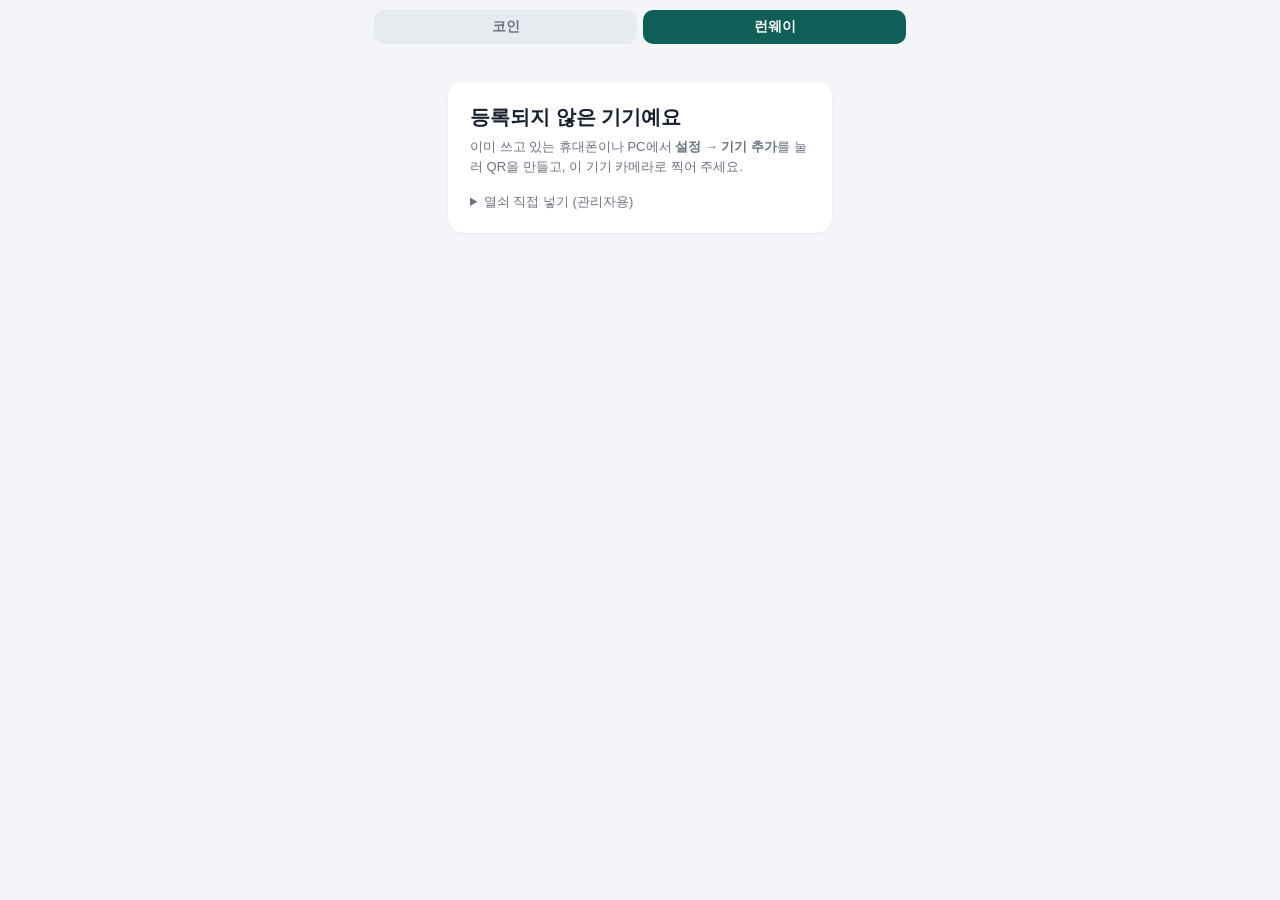
==== runway/index.html @ 6a42f997 "런웨이 탭 추가 (화면, 계산, QR)" ====
<!doctype html>
<html lang="ko"><head>
<meta charset="utf-8">
<meta name="viewport" content="width=device-width,initial-scale=1,viewport-fit=cover">
<meta name="robots" content="noindex,nofollow">
<title>쮸앤택 Runway</title>
<link rel="manifest" href="manifest.webmanifest">
<link rel="apple-touch-icon" href="../apple-touch-icon.png">
<meta name="apple-mobile-web-app-capable" content="yes">
<meta name="mobile-web-app-capable" content="yes">
<meta name="apple-mobile-web-app-title" content="Runway">
<meta name="theme-color" content="#0f5f58">
<style>
:root{--bg:#f3f5f8;--card:#fff;--ink:#17202e;--mute:#6b7280;--line:#eceff3;--brand:#0f5f58;--ok:#15803d;--warn:#b45309;--danger:#dc2626;--life:#0ea5e9;--personal:#8b5cf6;--company:#f59e0b}
*{box-sizing:border-box}
body{margin:0;background:var(--bg);color:var(--ink);font-family:-apple-system,"Apple SD Gothic Neo","Malgun Gothic",sans-serif;font-size:15px;padding-bottom:calc(76px + env(safe-area-inset-bottom))}
.wrap{max-width:560px;margin:auto;padding:0 14px}
.topnav{display:flex;gap:6px;padding:max(10px,env(safe-area-inset-top)) 14px 8px;max-width:560px;margin:auto}
.topnav a{flex:1;text-align:center;padding:8px;border-radius:10px;text-decoration:none;color:var(--mute);background:#e7ebf0;font-weight:600;font-size:14px}
.topnav a.on{background:var(--brand);color:#fff}
.hero{background:linear-gradient(135deg,#0f5f58,#134e4a);color:#fff;border-radius:16px;padding:18px;margin:6px 0 12px}
.hero-top{display:flex;justify-content:space-between;align-items:center}
.hero-top b{font-size:19px}
.hero-sub{opacity:.8;font-size:13px;margin-top:2px}
.hero-nums{display:grid;grid-template-columns:1fr 1fr .7fr;gap:8px;margin-top:14px}
.hero-nums small{display:block;opacity:.75;font-size:11px}
.hero-nums b{font-size:15px}
.pill{padding:4px 10px;border-radius:999px;font-size:13px;font-weight:700;background:#fff}
.pill.ok{color:var(--ok)}.pill.warn{color:var(--warn)}.pill.danger{color:var(--danger)}
.card{background:var(--card);border-radius:14px;padding:16px;margin-bottom:12px;box-shadow:0 1px 3px rgba(0,0,0,.05)}
.card h3{margin:0 0 10px;font-size:15px;display:flex;justify-content:space-between;align-items:baseline}
.card h3 small{color:var(--mute);font-weight:400;font-size:12px}
.row{display:flex;justify-content:space-between;gap:10px;padding:5px 0;align-items:baseline}
.row .k{color:var(--mute)}.row .v{font-weight:600;text-align:right}
.row.total{border-top:1px solid var(--line);margin-top:6px;padding-top:9px}
.row.total .v{font-size:18px}
.big{font-size:34px;font-weight:800;letter-spacing:-.5px}
.sub{color:var(--mute);font-size:13px;line-height:1.55}
.up{color:var(--danger)}.down{color:#2563eb}.good{color:var(--ok)}.bad{color:var(--danger)}.warnc{color:var(--warn)}
.bar{height:10px;border-radius:6px;background:#edf0f4;overflow:hidden;margin:6px 0 2px}
.bar i{display:block;height:100%;border-radius:6px}
.bucket{padding:8px 0;border-top:1px solid var(--line)}.bucket:first-of-type{border-top:0}
.bucket .top{display:flex;justify-content:space-between;align-items:baseline}
.dot{display:inline-block;width:9px;height:9px;border-radius:50%;margin-right:6px}
.alerts .al{border-radius:12px;padding:11px 13px;margin-bottom:8px;font-size:14px;line-height:1.45}
.al.danger{background:#fdecec;color:#991b1b}.al.warn{background:#fff4e0;color:#92400e}.al.info{background:#eef4ff;color:#1e3a8a}
.al b{display:block;margin-bottom:2px}
.al span{font-size:12.5px;opacity:.9}
.bottom{position:fixed;left:0;right:0;bottom:0;background:#fff;border-top:1px solid var(--line);display:flex;padding-bottom:env(safe-area-inset-bottom);z-index:5}
.bottom button{flex:1;border:0;background:none;padding:12px 0 13px;font-size:14px;color:var(--mute);font-weight:600}
.bottom button.on{color:var(--brand)}
.chips{display:flex;flex-wrap:wrap;gap:6px;margin-bottom:12px}
.chips button{border:1px solid #d6dbe2;background:#fff;border-radius:999px;padding:7px 12px;font-size:13.5px;color:var(--ink)}
.chips button.on{background:var(--brand);border-color:var(--brand);color:#fff}
label.f{display:block;margin:10px 0 4px;font-size:13px;color:var(--mute)}
input,select,textarea{width:100%;font-size:16px;padding:10px 11px;border:1px solid #d6dbe2;border-radius:10px;background:#fff;color:var(--ink);font-family:inherit}
textarea{min-height:70px}
.btn{display:block;width:100%;border:0;border-radius:11px;padding:13px;font-size:15px;font-weight:700;background:var(--brand);color:#fff;margin-top:14px}
.btn.gray{background:#e7ebf0;color:var(--ink)}.btn.red{background:#fdecec;color:#b91c1c}
.btn[disabled]{opacity:.5}
.hint{font-size:12.5px;color:var(--mute);margin-top:4px;line-height:1.5}
.list .it{padding:10px 0;border-top:1px solid var(--line);display:flex;gap:10px;justify-content:space-between;align-items:flex-start}
.list .it:first-child{border-top:0}
.it .t{font-weight:600;font-size:14px}.it .s{font-size:12.5px;color:var(--mute);margin-top:2px;line-height:1.45}
.it.cx{opacity:.45}.it.cx .t{text-decoration:line-through}
.mini{border:1px solid #d6dbe2;background:#fff;border-radius:8px;padding:5px 9px;font-size:12.5px;color:var(--ink);white-space:nowrap}
table.tb{width:100%;border-collapse:collapse;font-size:12.5px}
table.tb th{color:var(--mute);font-weight:600;text-align:right;padding:5px 3px;border-bottom:1px solid var(--line)}
table.tb td{text-align:right;padding:6px 3px;border-bottom:1px solid #f5f6f8}
table.tb th:first-child,table.tb td:first-child{text-align:left}
.screen{max-width:420px;margin:30px auto;padding:0 18px}
.lockcard{background:#fff;border-radius:16px;padding:22px;box-shadow:0 1px 3px rgba(0,0,0,.06)}
.lockcard h2{margin:0 0 6px;font-size:20px}
.seg{display:flex;gap:8px}.two{display:flex;gap:8px}.seg label{flex:1;border:1px solid #d6dbe2;border-radius:10px;padding:11px;text-align:center;font-weight:700}
.seg input{display:none}.seg input:checked+span{color:var(--brand)}
.seg label:has(input:checked){border-color:var(--brand);background:#ecfdf5}
#toast{position:fixed;left:50%;bottom:90px;transform:translateX(-50%);background:#17202e;color:#fff;padding:10px 16px;border-radius:10px;font-size:14px;opacity:0;transition:opacity .2s;pointer-events:none;z-index:9;max-width:90%}
#toast.on{opacity:.95}
.qr{display:flex;justify-content:center;margin:12px 0}.qr svg{width:220px;height:220px}
.muted{color:var(--mute)}
[hidden]{display:none!important}
</style>
<script src="core.js"></script>
<script src="qrcode.js"></script>
</head>
<body>
<nav class="topnav"><a href="../">코인</a><a class="on" href="./">런웨이</a></nav>
<div id="lock" class="screen"></div>
<div id="app" hidden>
  <div class="wrap">
    <section id="tab-home"></section>
    <section id="tab-rec" hidden></section>
    <section id="tab-memo" hidden></section>
    <section id="tab-set" hidden></section>
  </div>
  <nav class="bottom">
    <button data-tab="home" class="on">홈</button><button data-tab="rec">기록</button><button data-tab="memo">메모</button><button data-tab="set">설정</button>
  </nav>
</div>
<div id="toast"></div>
<script src="app.js"></script>
</body></html>
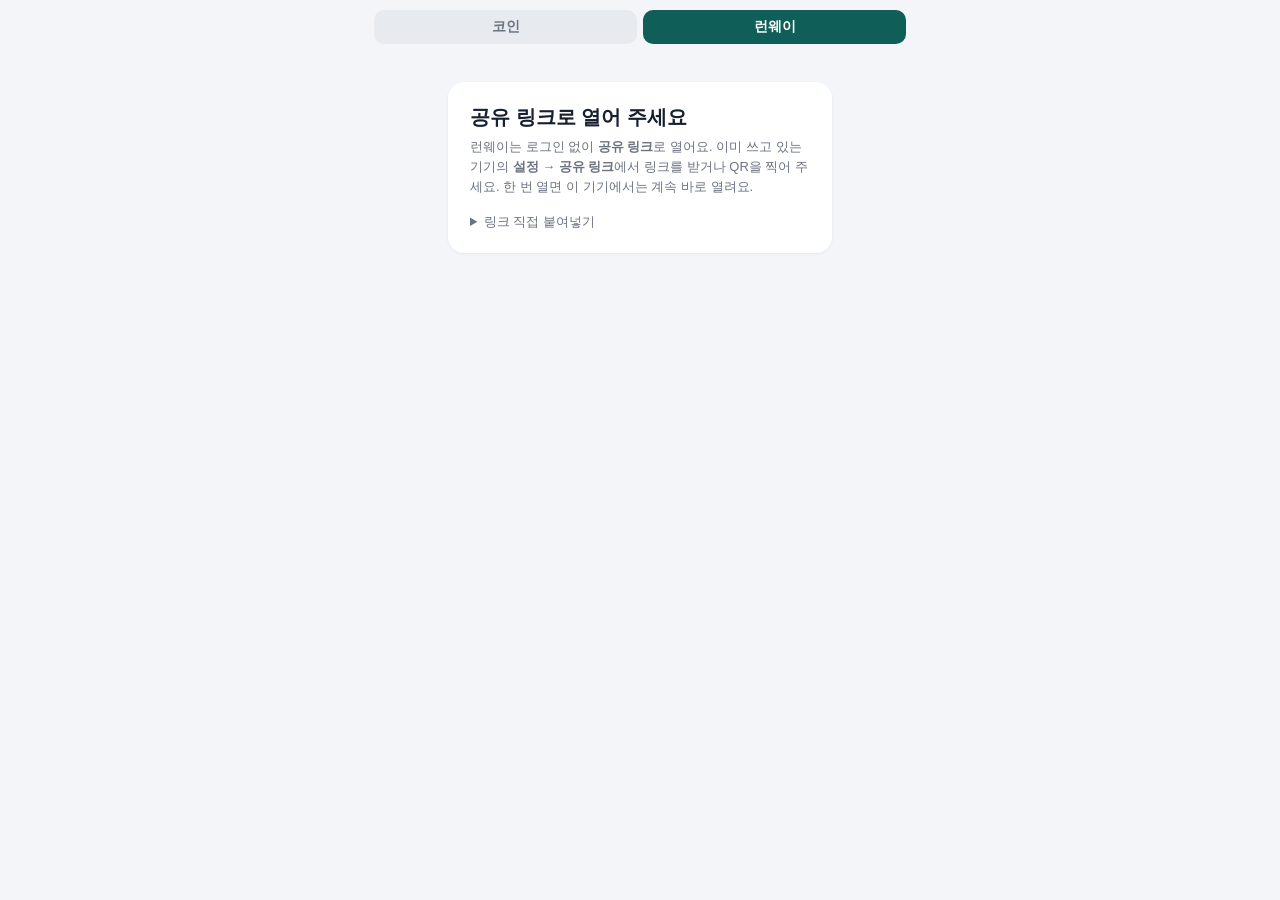
==== commit 2ad7ec9c: "런웨이: 로그인 없이 공유 링크, 택/쮸 저장, 각자 입금, 토스뱅크 잔액" ====
--- a/runway/index.html
+++ b/runway/index.html
@@ -71,7 +71,7 @@
 .screen{max-width:420px;margin:30px auto;padding:0 18px}
 .lockcard{background:#fff;border-radius:16px;padding:22px;box-shadow:0 1px 3px rgba(0,0,0,.06)}
 .lockcard h2{margin:0 0 6px;font-size:20px}
-.seg{display:flex;gap:8px}.two{display:flex;gap:8px}.seg label{flex:1;border:1px solid #d6dbe2;border-radius:10px;padding:11px;text-align:center;font-weight:700}
+.seg{display:flex;gap:8px}.two{display:flex;gap:8px}.pick{display:flex;gap:10px;margin-top:14px}.pick .btn{flex:1;font-size:22px;padding:20px;margin-top:0}.seg label{flex:1;border:1px solid #d6dbe2;border-radius:10px;padding:11px;text-align:center;font-weight:700}
 .seg input{display:none}.seg input:checked+span{color:var(--brand)}
 .seg label:has(input:checked){border-color:var(--brand);background:#ecfdf5}
 #toast{position:fixed;left:50%;bottom:90px;transform:translateX(-50%);background:#17202e;color:#fff;padding:10px 16px;border-radius:10px;font-size:14px;opacity:0;transition:opacity .2s;pointer-events:none;z-index:9;max-width:90%}
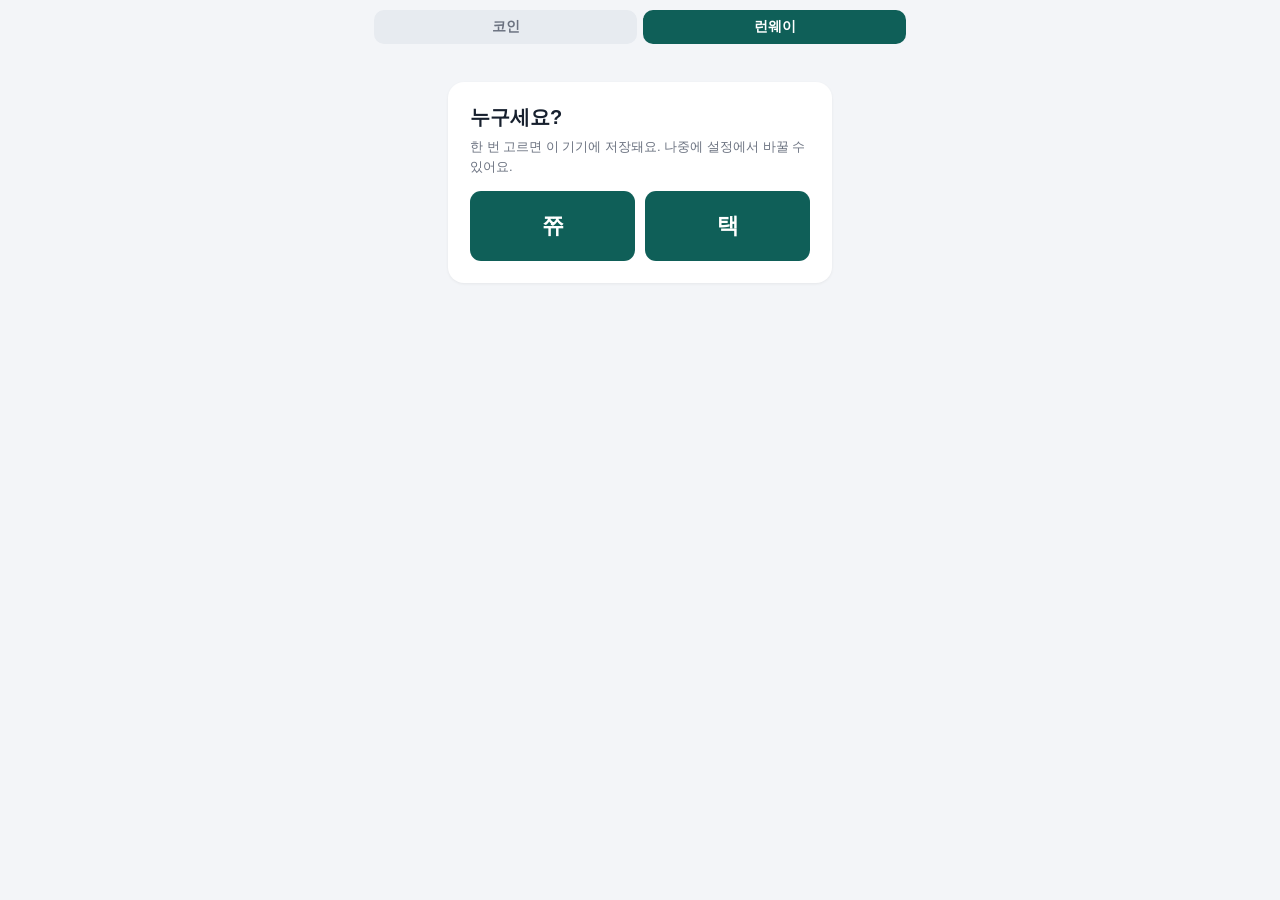
==== commit cb7afc6b: "런웨이: 공금통장 잔액 중심 계산, 자산 도넛, 매도 수수료, 소비 속도 런웨이" ====
--- a/runway/index.html
+++ b/runway/index.html
@@ -79,6 +79,10 @@
 .qr{display:flex;justify-content:center;margin:12px 0}.qr svg{width:220px;height:220px}
 .muted{color:var(--mute)}
 [hidden]{display:none!important}
+.donut-wrap{display:flex;align-items:center;gap:14px;margin:4px 0 10px}.donut{width:150px;height:150px;flex:none}
+.legend{flex:1;min-width:0}.lg{display:grid;grid-template-columns:12px 1fr auto;column-gap:6px;row-gap:0;align-items:baseline;padding:4px 0;border-top:1px solid var(--line)}.lg:first-child{border-top:0}
+.lg i{width:10px;height:10px;border-radius:3px;display:inline-block}.lg span{font-size:13.5px;color:var(--mute)}.lg b{font-size:14px;text-align:right}.lg small{grid-column:2/4;color:var(--mute);font-size:11.5px}
+.spark{width:100%;height:74px;display:block;margin:6px 0 2px}
 </style>
 <script src="core.js"></script>
 <script src="qrcode.js"></script>
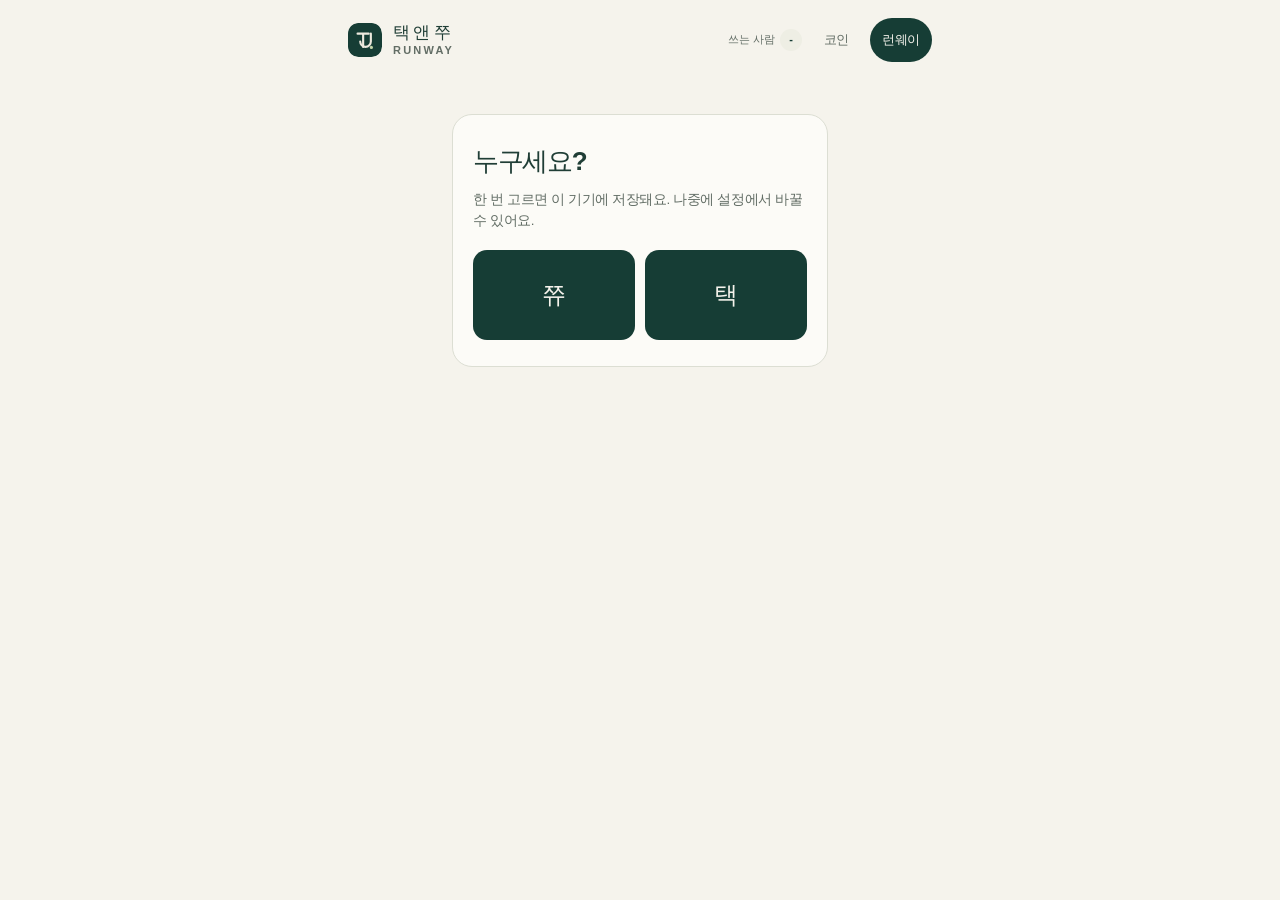
==== commit 1871c19f: "런웨이 전체 재디자인 (홈 정보구조, 기록 입력 흐름, 설정 묶음) index.html, runway.css(신규), app.js, manifest.webmanifest만 변경. " ====
--- a/runway/index.html
+++ b/runway/index.html
@@ -3,104 +3,42 @@
 <meta charset="utf-8">
 <meta name="viewport" content="width=device-width,initial-scale=1,viewport-fit=cover">
 <meta name="robots" content="noindex,nofollow">
-<title>쮸앤택 Runway</title>
+<meta name="description" content="택 앤 쭈의 남은 기간, 자금 상태, 지출, 시나리오.">
+<title>택 앤 쭈 런웨이</title>
 <link rel="manifest" href="manifest.webmanifest">
-<link rel="apple-touch-icon" href="../apple-touch-icon.png">
+<link rel="icon" type="image/svg+xml" href="../icons/mark.svg">
+<link rel="apple-touch-icon" href="../icons/apple-180.png">
 <meta name="apple-mobile-web-app-capable" content="yes">
 <meta name="mobile-web-app-capable" content="yes">
-<meta name="apple-mobile-web-app-title" content="Runway">
-<meta name="theme-color" content="#0f5f58">
-<style>
-:root{--bg:#f3f5f8;--card:#fff;--ink:#17202e;--mute:#6b7280;--line:#eceff3;--brand:#0f5f58;--ok:#15803d;--warn:#b45309;--danger:#dc2626;--life:#0ea5e9;--personal:#8b5cf6;--company:#f59e0b}
-*{box-sizing:border-box}
-body{margin:0;background:var(--bg);color:var(--ink);font-family:-apple-system,"Apple SD Gothic Neo","Malgun Gothic",sans-serif;font-size:15px;padding-bottom:calc(76px + env(safe-area-inset-bottom))}
-.wrap{max-width:560px;margin:auto;padding:0 14px}
-.topnav{display:flex;gap:6px;padding:max(10px,env(safe-area-inset-top)) 14px 8px;max-width:560px;margin:auto}
-.topnav a{flex:1;text-align:center;padding:8px;border-radius:10px;text-decoration:none;color:var(--mute);background:#e7ebf0;font-weight:600;font-size:14px}
-.topnav a.on{background:var(--brand);color:#fff}
-.hero{background:linear-gradient(135deg,#0f5f58,#134e4a);color:#fff;border-radius:16px;padding:18px;margin:6px 0 12px}
-.hero-top{display:flex;justify-content:space-between;align-items:center}
-.hero-top b{font-size:19px}
-.hero-sub{opacity:.8;font-size:13px;margin-top:2px}
-.hero-nums{display:grid;grid-template-columns:1fr 1fr .7fr;gap:8px;margin-top:14px}
-.hero-nums small{display:block;opacity:.75;font-size:11px}
-.hero-nums b{font-size:15px}
-.pill{padding:4px 10px;border-radius:999px;font-size:13px;font-weight:700;background:#fff}
-.pill.ok{color:var(--ok)}.pill.warn{color:var(--warn)}.pill.danger{color:var(--danger)}
-.card{background:var(--card);border-radius:14px;padding:16px;margin-bottom:12px;box-shadow:0 1px 3px rgba(0,0,0,.05)}
-.card h3{margin:0 0 10px;font-size:15px;display:flex;justify-content:space-between;align-items:baseline}
-.card h3 small{color:var(--mute);font-weight:400;font-size:12px}
-.row{display:flex;justify-content:space-between;gap:10px;padding:5px 0;align-items:baseline}
-.row .k{color:var(--mute)}.row .v{font-weight:600;text-align:right}
-.row.total{border-top:1px solid var(--line);margin-top:6px;padding-top:9px}
-.row.total .v{font-size:18px}
-.big{font-size:34px;font-weight:800;letter-spacing:-.5px}
-.sub{color:var(--mute);font-size:13px;line-height:1.55}
-.up{color:var(--danger)}.down{color:#2563eb}.good{color:var(--ok)}.bad{color:var(--danger)}.warnc{color:var(--warn)}
-.bar{height:10px;border-radius:6px;background:#edf0f4;overflow:hidden;margin:6px 0 2px}
-.bar i{display:block;height:100%;border-radius:6px}
-.bucket{padding:8px 0;border-top:1px solid var(--line)}.bucket:first-of-type{border-top:0}
-.bucket .top{display:flex;justify-content:space-between;align-items:baseline}
-.dot{display:inline-block;width:9px;height:9px;border-radius:50%;margin-right:6px}
-.alerts .al{border-radius:12px;padding:11px 13px;margin-bottom:8px;font-size:14px;line-height:1.45}
-.al.danger{background:#fdecec;color:#991b1b}.al.warn{background:#fff4e0;color:#92400e}.al.info{background:#eef4ff;color:#1e3a8a}
-.al b{display:block;margin-bottom:2px}
-.al span{font-size:12.5px;opacity:.9}
-.bottom{position:fixed;left:0;right:0;bottom:0;background:#fff;border-top:1px solid var(--line);display:flex;padding-bottom:env(safe-area-inset-bottom);z-index:5}
-.bottom button{flex:1;border:0;background:none;padding:12px 0 13px;font-size:14px;color:var(--mute);font-weight:600}
-.bottom button.on{color:var(--brand)}
-.chips{display:flex;flex-wrap:wrap;gap:6px;margin-bottom:12px}
-.chips button{border:1px solid #d6dbe2;background:#fff;border-radius:999px;padding:7px 12px;font-size:13.5px;color:var(--ink)}
-.chips button.on{background:var(--brand);border-color:var(--brand);color:#fff}
-label.f{display:block;margin:10px 0 4px;font-size:13px;color:var(--mute)}
-input,select,textarea{width:100%;font-size:16px;padding:10px 11px;border:1px solid #d6dbe2;border-radius:10px;background:#fff;color:var(--ink);font-family:inherit}
-textarea{min-height:70px}
-.btn{display:block;width:100%;border:0;border-radius:11px;padding:13px;font-size:15px;font-weight:700;background:var(--brand);color:#fff;margin-top:14px}
-.btn.gray{background:#e7ebf0;color:var(--ink)}.btn.red{background:#fdecec;color:#b91c1c}
-.btn[disabled]{opacity:.5}
-.hint{font-size:12.5px;color:var(--mute);margin-top:4px;line-height:1.5}
-.list .it{padding:10px 0;border-top:1px solid var(--line);display:flex;gap:10px;justify-content:space-between;align-items:flex-start}
-.list .it:first-child{border-top:0}
-.it .t{font-weight:600;font-size:14px}.it .s{font-size:12.5px;color:var(--mute);margin-top:2px;line-height:1.45}
-.it.cx{opacity:.45}.it.cx .t{text-decoration:line-through}
-.mini{border:1px solid #d6dbe2;background:#fff;border-radius:8px;padding:5px 9px;font-size:12.5px;color:var(--ink);white-space:nowrap}
-table.tb{width:100%;border-collapse:collapse;font-size:12.5px}
-table.tb th{color:var(--mute);font-weight:600;text-align:right;padding:5px 3px;border-bottom:1px solid var(--line)}
-table.tb td{text-align:right;padding:6px 3px;border-bottom:1px solid #f5f6f8}
-table.tb th:first-child,table.tb td:first-child{text-align:left}
-.screen{max-width:420px;margin:30px auto;padding:0 18px}
-.lockcard{background:#fff;border-radius:16px;padding:22px;box-shadow:0 1px 3px rgba(0,0,0,.06)}
-.lockcard h2{margin:0 0 6px;font-size:20px}
-.seg{display:flex;gap:8px}.two{display:flex;gap:8px}.pick{display:flex;gap:10px;margin-top:14px}.pick .btn{flex:1;font-size:22px;padding:20px;margin-top:0}.seg label{flex:1;border:1px solid #d6dbe2;border-radius:10px;padding:11px;text-align:center;font-weight:700}
-.seg input{display:none}.seg input:checked+span{color:var(--brand)}
-.seg label:has(input:checked){border-color:var(--brand);background:#ecfdf5}
-#toast{position:fixed;left:50%;bottom:90px;transform:translateX(-50%);background:#17202e;color:#fff;padding:10px 16px;border-radius:10px;font-size:14px;opacity:0;transition:opacity .2s;pointer-events:none;z-index:9;max-width:90%}
-#toast.on{opacity:.95}
-.qr{display:flex;justify-content:center;margin:12px 0}.qr svg{width:220px;height:220px}
-.muted{color:var(--mute)}
-[hidden]{display:none!important}
-.donut-wrap{display:flex;align-items:center;gap:14px;margin:4px 0 10px}.donut{width:150px;height:150px;flex:none}
-.legend{flex:1;min-width:0}.lg{display:grid;grid-template-columns:12px 1fr auto;column-gap:6px;row-gap:0;align-items:baseline;padding:4px 0;border-top:1px solid var(--line)}.lg:first-child{border-top:0}
-.lg i{width:10px;height:10px;border-radius:3px;display:inline-block}.lg span{font-size:13.5px;color:var(--mute)}.lg b{font-size:14px;text-align:right}.lg small{grid-column:2/4;color:var(--mute);font-size:11.5px}
-.spark{width:100%;height:74px;display:block;margin:6px 0 2px}
-</style>
-<script src="core.js"></script>
-<script src="qrcode.js"></script>
+<meta name="apple-mobile-web-app-title" content="택 앤 쭈 런웨이">
+<meta name="apple-mobile-web-app-status-bar-style" content="default">
+<meta name="theme-color" content="#f5f3ec">
+<link rel="stylesheet" href="runway.css?v=20261002a">
+<script src="core.js?v=20260928e"></script>
+<script src="qrcode.js?v=20260928e"></script>
 </head>
 <body>
-<nav class="topnav"><a href="../">코인</a><a class="on" href="./">런웨이</a></nav>
+<div class="shell">
+<header class="masthead">
+  <a class="brand" href="../" aria-label="택 앤 쭈 코인으로 이동"><img src="../icons/mark.svg" alt="" width="34" height="34"><span>택 앤 쭈<span class="brand-sub">RUNWAY</span></span></a>
+  <nav class="topnav" aria-label="앱 선택"><span class="me" title="이 기기 사용자">쓰는 사람 <b id="me-chip">-</b></span><a href="../">코인</a><a href="./" aria-current="page">런웨이</a></nav>
+</header>
 <div id="lock" class="screen"></div>
 <div id="app" hidden>
-  <div class="wrap">
-    <section id="tab-home"></section>
-    <section id="tab-rec" hidden></section>
-    <section id="tab-memo" hidden></section>
-    <section id="tab-set" hidden></section>
-  </div>
-  <nav class="bottom">
-    <button data-tab="home" class="on">홈</button><button data-tab="rec">기록</button><button data-tab="memo">메모</button><button data-tab="set">설정</button>
+  <main>
+    <section id="tab-home" class="tab"></section>
+    <section id="tab-rec" class="tab" hidden></section>
+    <section id="tab-memo" class="tab" hidden></section>
+    <section id="tab-set" class="tab" hidden></section>
+  </main>
+  <nav class="bottom" aria-label="런웨이 메뉴">
+    <button data-tab="home" class="on" aria-label="홈"><i><svg viewBox="0 0 24 24" fill="none" stroke="currentColor" stroke-width="2" stroke-linecap="round" stroke-linejoin="round" aria-hidden="true"><path d="M3 10.5 12 3l9 7.5"/><path d="M5 9.5V20a1 1 0 0 0 1 1h4v-6h4v6h4a1 1 0 0 0 1-1V9.5"/></svg></i><span>홈</span></button>
+    <button data-tab="rec" aria-label="기록"><i><svg viewBox="0 0 24 24" fill="none" stroke="currentColor" stroke-width="2" stroke-linecap="round" stroke-linejoin="round" aria-hidden="true"><path d="M12 20h9"/><path d="M16.5 3.5a2.12 2.12 0 0 1 3 3L7 19l-4 1 1-4Z"/></svg></i><span>기록</span></button>
+    <button data-tab="memo" aria-label="메모"><i><svg viewBox="0 0 24 24" fill="none" stroke="currentColor" stroke-width="2" stroke-linecap="round" stroke-linejoin="round" aria-hidden="true"><path d="M21 15a2 2 0 0 1-2 2H7l-4 4V5a2 2 0 0 1 2-2h14a2 2 0 0 1 2 2z"/><path d="M8 9h8"/><path d="M8 13h5"/></svg></i><span>메모</span></button>
+    <button data-tab="set" aria-label="설정"><i><svg viewBox="0 0 24 24" fill="none" stroke="currentColor" stroke-width="2" stroke-linecap="round" stroke-linejoin="round" aria-hidden="true"><circle cx="12" cy="12" r="3"/><path d="M19.4 15a1.65 1.65 0 0 0 .33 1.82l.06.06a2 2 0 1 1-2.83 2.83l-.06-.06a1.65 1.65 0 0 0-1.82-.33 1.65 1.65 0 0 0-1 1.51V21a2 2 0 0 1-4 0v-.09A1.65 1.65 0 0 0 9 19.4a1.65 1.65 0 0 0-1.82.33l-.06.06a2 2 0 1 1-2.83-2.83l.06-.06A1.65 1.65 0 0 0 4.68 15a1.65 1.65 0 0 0-1.51-1H3a2 2 0 0 1 0-4h.09A1.65 1.65 0 0 0 4.6 9a1.65 1.65 0 0 0-.33-1.82l-.06-.06a2 2 0 1 1 2.83-2.83l.06.06A1.65 1.65 0 0 0 9 4.68a1.65 1.65 0 0 0 1-1.51V3a2 2 0 0 1 4 0v.09a1.65 1.65 0 0 0 1 1.51 1.65 1.65 0 0 0 1.82-.33l.06-.06a2 2 0 1 1 2.83 2.83l-.06.06A1.65 1.65 0 0 0 19.4 9a1.65 1.65 0 0 0 1.51 1H21a2 2 0 0 1 0 4h-.09a1.65 1.65 0 0 0-1.51 1z"/></svg></i><span>설정</span></button>
   </nav>
 </div>
-<div id="toast"></div>
-<script src="app.js"></script>
+</div>
+<div id="toast" role="status" aria-live="polite"></div>
+<script src="app.js?v=20261002a"></script>
 </body></html>
--- a/runway/runway.css
+++ b/runway/runway.css
@@ -0,0 +1,384 @@
+/* 택 앤 쭈 · 런웨이 (2026.10 재디자인)
+   코인 탭(portfolio.css)과 같은 종이색·잉크색·글자 체계를 쓰되, 이 앱에서 필요한 부분만 직접 그림. 외부 폰트·템플릿·이미지 없음 */
+:root{
+  --paper:#f5f3ec;--ink:#203e36;--muted:#626d65;--line:#dcded3;--green:#163d35;--surface:#eeeee4;--white:#fcfbf7;
+  --good:#2d6a4f;--warn:#8f600c;--bad:#a2402d;--info:#426488;
+  --c-coin:#163d35;--c-joint:#5f8a78;--c-cash:#b59b52;--c-exp:#d9d2b4;
+  --c-life:#5f8a78;--c-personal:#426488;--c-company:#b59b52;
+  --sab:env(safe-area-inset-bottom,0px);--sat:env(safe-area-inset-top,0px);
+  color-scheme:light;
+  font-family:-apple-system,BlinkMacSystemFont,"Apple SD Gothic Neo","Noto Sans KR","Malgun Gothic",sans-serif;font-synthesis:none
+}
+*{box-sizing:border-box}
+html{scroll-behavior:smooth;-webkit-text-size-adjust:100%}
+body{margin:0;background:var(--paper);color:var(--ink);font-size:16px;line-height:1.6;letter-spacing:-.025em;
+  padding-bottom:calc(96px + var(--sab) + var(--sab-test,0px))}
+button,input,select,textarea,a,summary{-webkit-tap-highlight-color:transparent}
+button{font:inherit;cursor:pointer;border:0;min-height:44px;color:inherit;background:none}
+button:disabled{cursor:default}
+a{color:inherit}
+:focus-visible{outline:2px solid var(--green);outline-offset:2px;border-radius:6px}
+[hidden]{display:none!important}
+.sr-only{position:absolute;width:1px;height:1px;overflow:hidden;clip:rect(0 0 0 0);white-space:nowrap}
+.num{font-variant-numeric:tabular-nums;overflow-wrap:anywhere}
+
+/* ---------- 틀 ---------- */
+.shell{max-width:640px;margin:0 auto;padding:0 22px}
+.masthead{display:flex;justify-content:space-between;align-items:center;gap:12px;padding:calc(18px + var(--sat)) 0 12px}
+.brand{display:flex;align-items:center;gap:11px;text-decoration:none;min-height:44px;font-size:17px;font-weight:800;letter-spacing:-.04em;line-height:1.15;min-width:0}
+.brand img{width:34px;height:34px;flex:none;border-radius:9px}
+.brand-sub{display:block;font-size:11px;font-weight:700;letter-spacing:.2em;color:var(--muted);margin-top:2px}
+.topnav{display:flex;align-items:center;gap:6px;font-size:13px;font-weight:700;flex:none}
+.topnav a{display:inline-flex;align-items:center;justify-content:center;min-width:56px;min-height:44px;padding:0 12px;border-radius:22px;text-decoration:none;color:var(--muted)}
+.topnav a[aria-current=page]{background:var(--green);color:var(--paper)}
+.me{display:inline-flex;align-items:center;gap:5px;font-size:11px;font-weight:700;color:var(--muted);letter-spacing:0}
+.me b{display:inline-grid;place-items:center;min-width:22px;height:22px;padding:0 5px;border-radius:11px;background:var(--surface);color:var(--green);font-size:11px}
+
+.tab{padding-top:4px}
+.tabhead{padding:14px 0 6px}
+.eyebrow{display:block;font-size:11px;font-weight:800;letter-spacing:.16em;color:var(--muted);text-transform:uppercase}
+.tabhead h1{margin:2px 0 4px;font-size:30px;line-height:1.2;letter-spacing:-.05em}
+.tabhead p{margin:0;color:var(--muted);font-size:14px;line-height:1.55}
+
+/* 빠른 이동 (홈 안에서) */
+.jump{position:sticky;top:var(--sat);z-index:4;display:flex;gap:6px;margin:0 -22px;padding:6px 22px;background:rgba(245,243,236,.94);-webkit-backdrop-filter:blur(10px);backdrop-filter:blur(10px);border-bottom:1px solid var(--line);overflow-x:auto;scrollbar-width:none}
+.jump::-webkit-scrollbar{display:none}
+.jump a{flex:none;display:inline-flex;align-items:center;min-height:44px;padding:0 14px;border-radius:22px;font-size:13px;font-weight:700;color:var(--muted);text-decoration:none}
+.jump a b{display:inline-grid;place-items:center;width:20px;height:20px;margin-right:6px;border-radius:10px;background:var(--surface);font-size:11px;color:var(--green)}
+.jump a.on{background:var(--green);color:var(--paper)}
+.jump a.on b{background:rgba(255,255,255,.18);color:var(--paper)}
+
+/* 구역 */
+.sec{padding:30px 0 6px;scroll-margin-top:64px}
+.sec+.sec{border-top:1px solid var(--line);margin-top:22px}
+.sec-head{display:flex;justify-content:space-between;align-items:flex-end;gap:12px;margin-bottom:14px}
+.sec-head h2{margin:2px 0 0;font-size:22px;line-height:1.25;letter-spacing:-.045em}
+.sec-head .note{font-size:12px;color:var(--muted);text-align:right;line-height:1.4;max-width:46%}
+.sub{color:var(--muted);font-size:13.5px;line-height:1.6}
+.hint{font-size:12.5px;color:var(--muted);line-height:1.55;margin-top:6px}
+
+/* ---------- 홈 1: 남은 기간과 자금 상태 ---------- */
+.basis{display:grid;grid-template-columns:1fr 1fr;gap:4px;padding:4px;border-radius:14px;background:var(--surface);margin:2px 0 12px}
+.basis button{min-height:48px;border-radius:11px;font-size:14px;font-weight:800;color:var(--muted);line-height:1.2;padding:4px 8px}
+.basis button small{display:block;font-size:11px;font-weight:600;letter-spacing:0;opacity:.85}
+.basis button[aria-pressed=true]{background:var(--white);color:var(--green);box-shadow:0 1px 2px rgba(32,62,54,.16)}
+.basis button[disabled]{opacity:.55}
+.basis-note{font-size:12.5px;color:var(--muted);margin:0 0 14px;line-height:1.55}
+.basis-note b{color:var(--ink)}
+
+.runway{display:flex;align-items:flex-end;justify-content:space-between;gap:12px}
+.runway .lbl{font-size:13px;color:var(--muted);font-weight:700}
+.rw-num{font-size:clamp(46px,16vw,76px);font-weight:800;letter-spacing:-.06em;line-height:1;margin:4px 0 0;font-variant-numeric:tabular-nums}
+.rw-num.good{color:var(--green)}.rw-num.bad{color:var(--bad)}.rw-num.dim{color:var(--muted)}
+.pill{display:inline-flex;align-items:center;gap:6px;min-height:30px;padding:0 12px;border-radius:15px;font-size:12px;font-weight:800;letter-spacing:0;background:var(--surface);color:var(--green);white-space:nowrap}
+.pill::before{content:"";width:7px;height:7px;border-radius:50%;background:currentColor}
+.pill.warn{background:#f2e8cf;color:#7f5409}.pill.danger{background:#f1d9d2;color:var(--bad)}
+.verdict{margin:10px 0 0;font-size:15px;line-height:1.55}
+.verdict b{font-weight:800}
+.verdict.bad b{color:var(--bad)}.verdict.good b{color:var(--green)}
+
+.tl{position:relative;height:12px;border-radius:6px;background:var(--surface);margin:16px 0 6px;overflow:visible}
+.tl-fill{position:absolute;left:0;top:0;bottom:0;border-radius:6px;background:var(--green)}
+.tl-fill.bad{background:var(--bad)}
+.tl-fill.dash{background:repeating-linear-gradient(90deg,var(--line) 0 6px,transparent 6px 10px)}
+.tl-target{position:absolute;top:-5px;bottom:-5px;width:0;border-left:2px dashed var(--ink)}
+.tl-end{position:absolute;right:-1px;top:50%;transform:translateY(-50%);font-size:11px;color:var(--paper);padding-right:6px}
+.tl-legend{display:flex;justify-content:space-between;gap:8px;font-size:11.5px;color:var(--muted);letter-spacing:0}
+.tl-legend span:last-child{text-align:right}
+.tl-cap{margin:2px 0 0;font-size:11.5px;color:var(--muted);letter-spacing:0}
+
+.stats{display:grid;grid-template-columns:1fr 1fr;gap:1px;background:var(--line);border:1px solid var(--line);border-radius:14px;overflow:hidden;margin:18px 0 0}
+.stat{background:var(--white);padding:14px 14px 13px;min-width:0}
+.stat .lbl{display:block;font-size:12px;color:var(--muted);font-weight:700}
+.stat .val{display:block;font-size:20px;font-weight:800;letter-spacing:-.04em;line-height:1.3;margin-top:2px}
+.stat .val.n-lg{font-size:17px}.stat .val.n-xl{font-size:14.5px}
+.stat .sm{display:block;font-size:11.5px;color:var(--muted);margin-top:1px;letter-spacing:0;overflow-wrap:anywhere}
+.good{color:var(--good)}.bad{color:var(--bad)}.warnc{color:var(--warn)}
+
+.prov{margin:18px 0 0;padding:14px 14px 4px;border:1px solid var(--line);border-radius:14px;background:var(--white)}
+.prov h3{margin:0 0 6px;font-size:12px;font-weight:800;letter-spacing:.12em;color:var(--muted)}
+.prov dl{margin:0}
+.prov .pr{display:flex;justify-content:space-between;align-items:baseline;gap:10px;padding:8px 0;border-top:1px solid var(--line);font-size:13.5px}
+.prov .pr:first-of-type{border-top:0}
+.prov dt{color:var(--muted);flex:none}
+.prov dd{margin:0;text-align:right;font-weight:700;display:flex;align-items:center;gap:7px;justify-content:flex-end;flex-wrap:wrap;min-width:0}
+.dot{width:8px;height:8px;border-radius:50%;flex:none;background:var(--good)}
+.dot.stale{background:var(--c-cash)}.dot.miss{background:var(--bad)}
+
+.gaps{margin:12px 0 0;padding:14px 14px 12px;border-radius:14px;background:#f3ebd6;border:1px solid #e3d6ae}
+.gaps h3{margin:0 0 6px;font-size:13px;font-weight:800;color:var(--warn)}
+.gaps ul{margin:0;padding:0;list-style:none}
+.gaps li{display:flex;justify-content:space-between;align-items:center;gap:10px;padding:7px 0;border-top:1px solid rgba(143,96,12,.18);font-size:13.5px;line-height:1.5}
+.gaps li:first-child{border-top:0}
+.gaps .go{flex:none;min-height:44px;padding:0 14px;border-radius:22px;background:var(--green);color:var(--paper);font-size:13px;font-weight:800}
+.gaps.ok{background:#e4ede4;border-color:#cbddcc}.gaps.ok h3{color:var(--good);margin:0}
+
+.al{margin:10px 0 0;padding:12px 14px;border-radius:14px;font-size:14px;line-height:1.5;background:var(--white);border:1px solid var(--line);border-left-width:4px}
+.al b{display:block;margin-bottom:2px}
+.al span{display:block;font-size:12.5px;color:var(--muted)}
+.al.danger{border-left-color:var(--bad)}.al.danger b{color:var(--bad)}
+.al.warn{border-left-color:var(--c-cash)}.al.warn b{color:var(--warn)}
+
+.sub-h{display:flex;justify-content:space-between;align-items:baseline;gap:10px;margin:26px 0 10px}
+.sub-h h3{margin:0;font-size:16px;letter-spacing:-.04em}
+.sub-h small{font-size:12px;color:var(--muted);text-align:right}
+
+.stack{display:flex;height:16px;border-radius:8px;overflow:hidden;background:var(--surface)}
+.stack i{display:block;height:100%;min-width:2px}
+.stack i+i{box-shadow:inset 2px 0 0 var(--paper)}
+.legend{list-style:none;margin:12px 0 0;padding:0}
+.lg{display:grid;grid-template-columns:14px minmax(0,1fr) auto;column-gap:9px;align-items:baseline;padding:9px 0;border-top:1px solid var(--line);font-size:14px}
+.lg:first-child{border-top:0}
+.lg i{width:11px;height:11px;border-radius:3px;align-self:center}
+.lg .t{color:var(--ink);font-weight:700;min-width:0;overflow-wrap:anywhere}
+.lg .v{font-weight:800;text-align:right;font-variant-numeric:tabular-nums;overflow-wrap:anywhere}
+.lg .s{grid-column:2/4;font-size:12px;color:var(--muted);letter-spacing:0;margin-top:1px;overflow-wrap:anywhere}
+
+.bar{height:10px;border-radius:5px;background:var(--surface);overflow:hidden}
+.bar i{display:block;height:100%;border-radius:5px;background:var(--green)}
+.bar i.bad{background:var(--bad)}.bar i.warn{background:var(--c-cash)}
+.target{margin-top:16px;padding:14px;border:1px solid var(--line);border-radius:14px;background:var(--white)}
+.target .top{display:flex;justify-content:space-between;align-items:baseline;gap:10px;margin-bottom:8px;font-size:13.5px}
+.target .top b{font-size:13px;color:var(--muted)}
+.target .top span{font-weight:800;text-align:right;overflow-wrap:anywhere}
+
+.bal{padding:16px 14px;border:1px solid var(--line);border-radius:14px;background:var(--white);margin-top:12px}
+.bal-top{display:flex;justify-content:space-between;align-items:flex-start;gap:10px}
+.bal .lbl{font-size:12px;color:var(--muted);font-weight:700}
+.bal .big{display:block;font-size:30px;font-weight:800;letter-spacing:-.05em;line-height:1.2;font-variant-numeric:tabular-nums;overflow-wrap:anywhere}
+.bal .big.n-lg{font-size:24px}.bal .big.n-xl{font-size:19px}
+.btn-s{flex:none;min-height:44px;padding:0 16px;border-radius:22px;background:var(--green);color:var(--paper);font-size:13px;font-weight:800}
+.spark-wrap{position:relative;margin:10px 0 2px;touch-action:pan-y}
+.spark{display:block;width:100%;height:96px}
+.spark .ln{fill:none;stroke:var(--green);stroke-width:2.2;stroke-linejoin:round;stroke-linecap:round}
+.spark .est{fill:none;stroke:var(--green);stroke-width:2;stroke-dasharray:4 5}
+.spark .pt{fill:var(--paper);stroke:var(--green);stroke-width:1.8}
+.spark .pt.cur{fill:var(--green)}
+.spark .cursor{stroke:var(--ink);stroke-width:1;stroke-dasharray:3 3}
+.spark text{font-size:12.5px;fill:var(--muted);letter-spacing:0}
+.spark-read{min-height:22px;font-size:12.5px;color:var(--muted);letter-spacing:0}
+.spark-read b{color:var(--ink)}
+.kv{display:flex;justify-content:space-between;align-items:baseline;gap:12px;padding:10px 0;border-top:1px solid var(--line);font-size:14px}
+.kv:first-child{border-top:0}
+.kv .k{color:var(--muted);min-width:0}
+.kv .v{font-weight:800;text-align:right;overflow-wrap:anywhere;font-variant-numeric:tabular-nums}
+.kv .v small{display:block;font-weight:600;font-size:11.5px;color:var(--muted)}
+
+/* ---------- 홈 2: 지출 구성 ---------- */
+.cmp{margin:0;padding:0;list-style:none}
+.cmp li{padding:10px 0}
+.cmp .top{display:flex;justify-content:space-between;align-items:baseline;gap:10px;font-size:14px;margin-bottom:6px}
+.cmp .top span:first-child{color:var(--muted);min-width:0}
+.cmp .top span:last-child{font-weight:800;text-align:right;overflow-wrap:anywhere}
+.cmp .bar{height:12px;border-radius:6px}
+.cmp .bar i{border-radius:6px}
+.cmp .foot{font-size:11.5px;color:var(--muted);margin-top:4px;letter-spacing:0}
+.cmp .none{font-size:13px;color:var(--muted);padding:6px 0}
+.savedbox{margin-top:14px;padding:16px 14px;border-radius:14px;background:var(--white);border:1px solid var(--line)}
+.savedbox .lbl{font-size:12px;color:var(--muted);font-weight:700}
+.savedbox .big{display:block;font-size:26px;font-weight:800;letter-spacing:-.05em;line-height:1.25;overflow-wrap:anywhere}
+.savedbox .big.n-lg{font-size:21px}.savedbox .big.n-xl{font-size:17px}
+.bucket{padding:12px 0;border-top:1px solid var(--line)}
+.bucket:first-of-type{border-top:0}
+.bucket .top{display:flex;justify-content:space-between;align-items:baseline;gap:10px;font-size:14px;margin-bottom:6px}
+.bucket .top b{display:flex;align-items:center;gap:8px;min-width:0}
+.bucket .top b i{width:10px;height:10px;border-radius:3px;flex:none}
+.bucket .top span{font-weight:800;text-align:right;overflow-wrap:anywhere}
+.bucket .top span em{font-style:normal;color:var(--muted);font-weight:600;font-size:12px}
+.sched{margin:0;padding:0;list-style:none}
+.sched li{display:flex;justify-content:space-between;align-items:baseline;gap:12px;padding:11px 0;border-top:1px solid var(--line);font-size:14px}
+.sched li:first-child{border-top:0}
+.sched .d{color:var(--muted);min-width:0}
+.sched .d small{display:block;font-size:11.5px;letter-spacing:0}
+.sched .a{font-weight:800;text-align:right;white-space:nowrap}
+.empty{padding:14px;border:1px dashed #c8cabb;border-radius:14px;color:var(--muted);font-size:13.5px;text-align:center;line-height:1.55}
+
+/* ---------- 홈 3: 시나리오 ---------- */
+.scs{list-style:none;margin:0;padding:0}
+.sc{padding:15px 0;border-top:1px solid var(--line)}
+.sc:first-child{border-top:0;padding-top:4px}
+.sc-top{display:flex;justify-content:space-between;align-items:baseline;gap:10px}
+.sc-top b{font-size:15px;letter-spacing:-.04em;min-width:0}
+.sc-top .tag{display:inline-block;margin-left:6px;padding:1px 8px;border-radius:10px;background:var(--surface);color:var(--green);font-size:11px;font-weight:800;letter-spacing:0;vertical-align:2px}
+.sc-val{font-weight:800;font-size:14px;text-align:right;white-space:nowrap}
+.sc .tl{margin:10px 0 6px}
+.sc-sub{margin:0;font-size:12.5px;color:var(--muted);line-height:1.55}
+.sc.off .sc-top b{color:var(--muted)}
+.sc.off .sc-val{color:var(--muted);font-weight:600;white-space:normal}
+.need{margin-top:6px;padding:14px;border-radius:14px;background:var(--green);color:var(--paper)}
+.need h3{margin:0 0 8px;font-size:13px;font-weight:800;letter-spacing:.02em;opacity:.8}
+.need .kv{border-top-color:rgba(255,255,255,.16)}
+.need .kv .k{color:rgba(245,243,236,.76)}.need .kv .v small{color:rgba(245,243,236,.7)}
+.need .hint{color:rgba(245,243,236,.72)}
+
+/* ---------- 홈 4: 가정과 계산 기준 ---------- */
+.asm{border-top:1px solid var(--line)}
+.asm:last-of-type{border-bottom:1px solid var(--line)}
+.asm summary{display:flex;justify-content:space-between;align-items:center;gap:10px;min-height:56px;padding:6px 2px;font-weight:800;font-size:15px;cursor:pointer;list-style:none}
+.asm summary::-webkit-details-marker{display:none}
+.asm summary i{flex:none;width:22px;height:22px;border-radius:11px;background:var(--surface);position:relative}
+.asm summary i::before,.asm summary i::after{content:"";position:absolute;left:6px;right:6px;top:10px;height:2px;background:var(--green);border-radius:1px;transition:transform .2s}
+.asm summary i::after{transform:rotate(90deg)}
+.asm[open] summary i::after{transform:rotate(0)}
+.asm .in{padding:0 2px 14px;font-size:13.5px;color:var(--muted);line-height:1.65}
+.asm .in p{margin:0 0 8px}
+.asm .in b{color:var(--ink)}
+.asm .in ul{margin:0;padding-left:18px}
+.asm .in li{margin-bottom:5px}
+.pagefoot{padding:26px 0 8px;color:var(--muted);font-size:12px;line-height:1.6;letter-spacing:0}
+
+/* ---------- 기록 / 메모 / 설정 (공통 부품) ---------- */
+.card{background:var(--white);border:1px solid var(--line);border-radius:16px;padding:18px 16px;margin:0 0 14px}
+.card h3{margin:0 0 12px;font-size:17px;letter-spacing:-.045em;display:flex;justify-content:space-between;align-items:baseline;gap:10px}
+.card h3 small{color:var(--muted);font-weight:600;font-size:12px;text-align:right;letter-spacing:0}
+.row{display:flex;justify-content:space-between;gap:12px;padding:9px 0;align-items:baseline;font-size:14px}
+.row .k{color:var(--muted);min-width:0}
+.row .v{font-weight:800;text-align:right;overflow-wrap:anywhere}
+.up{color:var(--bad)}.down{color:var(--info)}.muted{color:var(--muted)}
+label.f{display:block;margin:14px 0 6px;font-size:13px;font-weight:700;color:var(--muted)}
+input,select,textarea{width:100%;min-height:48px;font:inherit;font-size:16px;padding:10px 12px;border:1px solid #cfd2c4;border-radius:12px;background:var(--paper);color:var(--ink);letter-spacing:-.02em;appearance:none;-webkit-appearance:none}
+select{background-image:linear-gradient(45deg,transparent 50%,var(--muted) 50%),linear-gradient(135deg,var(--muted) 50%,transparent 50%);background-position:calc(100% - 20px) 21px,calc(100% - 14px) 21px;background-size:6px 6px;background-repeat:no-repeat;padding-right:36px}
+textarea{min-height:96px;resize:vertical}
+input:focus,select:focus,textarea:focus{outline:2px solid var(--green);outline-offset:1px;border-color:var(--green)}
+.btn{display:block;width:100%;min-height:52px;border-radius:14px;padding:12px;font-size:16px;font-weight:800;background:var(--green);color:var(--paper);margin-top:16px;text-align:center}
+.btn.gray{background:var(--surface);color:var(--ink)}
+.btn.red{background:#f1d9d2;color:var(--bad)}
+.btn[disabled]{opacity:.5}
+.chips{display:flex;gap:6px;margin:0 -16px 6px;padding:0 16px 4px;overflow-x:auto;scrollbar-width:none}
+.chips::-webkit-scrollbar{display:none}
+.chips button{flex:none;min-height:44px;padding:0 16px;border-radius:22px;border:1px solid #cfd2c4;background:var(--paper);font-size:14px;font-weight:700;color:var(--ink)}
+.chips button.on{background:var(--green);border-color:var(--green);color:var(--paper)}
+.list .it{padding:12px 0;border-top:1px solid var(--line);display:flex;gap:10px;justify-content:space-between;align-items:flex-start}
+.list .it:first-child{border-top:0}
+.it .t{font-weight:700;font-size:14.5px;overflow-wrap:anywhere}
+.it .s{font-size:12.5px;color:var(--muted);margin-top:2px;line-height:1.5;overflow-wrap:anywhere}
+.it>div:last-child{display:flex;gap:6px;flex:none;flex-wrap:wrap;justify-content:flex-end}
+.it.cx{opacity:.45}.it.cx .t{text-decoration:line-through}
+.mini{min-height:44px;min-width:44px;padding:0 13px;border:1px solid #cfd2c4;background:var(--paper);border-radius:22px;font-size:13px;font-weight:700;white-space:nowrap}
+.two{display:flex;gap:8px}.two>*{flex:1 1 0;min-width:0}
+input[type=date],input[type=month]{min-width:0;max-width:100%}
+.tbwrap{overflow-x:auto;margin:0 -16px;padding:0 16px}
+table.tb{width:100%;border-collapse:collapse;font-size:12.5px;min-width:340px}
+table.tb small{font-size:11px}
+table.tb th{color:var(--muted);font-weight:700;text-align:right;padding:7px 4px;border-bottom:1px solid var(--line);white-space:nowrap}
+table.tb td{text-align:right;padding:9px 4px;border-bottom:1px solid #ecebe0;font-variant-numeric:tabular-nums}
+table.tb th:first-child,table.tb td:first-child{text-align:left}
+.qr{display:flex;justify-content:center;margin:14px 0}.qr svg{width:220px;height:220px}
+
+/* 처음 한 번: 택/쮸 고르기, 불러오는 중, 오류 */
+.screen{max-width:420px;margin:0 auto;padding:calc(40px + var(--sat)) 22px 40px}
+.lockcard{background:var(--white);border:1px solid var(--line);border-radius:20px;padding:26px 20px}
+.lockcard h2{margin:0 0 6px;font-size:26px;letter-spacing:-.05em}
+.pick{display:flex;gap:10px;margin-top:18px}
+.pick .btn{margin-top:0;font-size:24px;padding:26px 8px}
+.state{padding:26px 18px;border:1px solid var(--line);border-radius:18px;background:var(--white);text-align:center}
+.state h3{margin:0 0 6px;font-size:18px;letter-spacing:-.04em}
+.state p{margin:0;font-size:13.5px;color:var(--muted);line-height:1.6}
+.state .btn{margin-top:16px}
+.skel{height:14px;border-radius:7px;background:linear-gradient(90deg,var(--surface) 0 40%,#f7f6f0 50%,var(--surface) 60% 100%);background-size:240% 100%;animation:sk 1.3s linear infinite;margin:10px 0}
+.skel.l{height:58px;width:62%;border-radius:12px}.skel.m{width:78%}.skel.s{width:44%}
+@keyframes sk{from{background-position:120% 0}to{background-position:-120% 0}}
+.notice{margin:8px 0 0;padding:10px 14px;border-radius:12px;background:#f3ebd6;color:var(--warn);font-size:13px;font-weight:700;line-height:1.5}
+
+/* 하단 탭 */
+.bottom{position:fixed;left:0;right:0;bottom:0;z-index:6;display:flex;justify-content:center;gap:2px;padding:6px 12px calc(6px + var(--sab) + var(--sab-test,0px));background:rgba(252,251,247,.94);-webkit-backdrop-filter:blur(14px);backdrop-filter:blur(14px);border-top:1px solid var(--line)}
+.bottom button{flex:1;max-width:150px;min-height:56px;display:flex;flex-direction:column;align-items:center;justify-content:center;gap:2px;font-size:11.5px;font-weight:800;color:var(--muted);letter-spacing:0}
+.bottom button i{display:flex;align-items:center;justify-content:center;width:56px;height:30px;border-radius:15px;transition:background .15s}
+.bottom button svg{width:22px;height:22px}
+.bottom button.on{color:var(--green)}
+.bottom button.on i{background:#dfe6dc}
+#toast{position:fixed;left:50%;bottom:calc(92px + var(--sab) + var(--sab-test,0px));transform:translateX(-50%);background:var(--green);color:var(--paper);padding:12px 18px;border-radius:14px;font-size:14px;font-weight:700;opacity:0;transition:opacity .2s;pointer-events:none;z-index:9;max-width:90%;text-align:center;letter-spacing:-.02em}
+#toast.on{opacity:.97}
+
+@media(min-width:700px){.shell{padding:0 28px}.jump{margin:0 -28px;padding:6px 28px}.rw-num{font-size:84px}}
+@media(max-width:360px){
+  .shell{padding:0 16px}.jump{margin:0 -16px;padding:6px 16px}
+  .brand{font-size:15px}.topnav a{min-width:48px;padding:0 9px}.me{display:none}
+  .stat .val{font-size:17px}.stat .val.n-lg{font-size:15px}.stat .val.n-xl{font-size:13px}
+  .sec-head h2{font-size:20px}.sc-val{font-size:13px}.basis button{font-size:13px}
+  .card{padding:16px 14px}.chips{margin:0 -14px 6px;padding:0 14px 4px}.tbwrap{margin:0 -14px;padding:0 14px}
+}
+@media(prefers-reduced-motion:reduce){html{scroll-behavior:auto}*{transition:none!important;animation:none!important}}
+
+/* ===== 2026.10 모바일 QA 반영: 밀도, 기록 입력 흐름, 기록 묶음 카드, 설정 묶음 ===== */
+html{scroll-padding-bottom:120px}
+.sec{padding:24px 0 4px}.sec+.sec{margin-top:16px}
+.sub-h{margin:20px 0 8px}
+.stats{margin-top:14px}
+
+/* 자료 기준: 한 줄 요약, 펼치면 상세 */
+.prov{padding:0 14px;margin-top:14px}
+.prov summary,.more summary,.mini-d summary{list-style:none;cursor:pointer}
+.prov summary::-webkit-details-marker,.more summary::-webkit-details-marker,.mini-d summary::-webkit-details-marker{display:none}
+.prov summary{display:flex;align-items:center;gap:10px;min-height:56px}
+.ps-t{flex:none;font-size:12px;font-weight:800;letter-spacing:.12em;color:var(--muted)}
+.ps-c{display:flex;flex-wrap:wrap;gap:2px 12px;flex:1;min-width:0;font-size:12.5px;font-weight:700;letter-spacing:0}
+.pc{display:inline-flex;align-items:center;gap:5px;white-space:nowrap}
+.prov summary i,.more summary i,.mini-d summary i,.fold-h i{flex:none;width:22px;height:22px;border-radius:11px;background:var(--surface);position:relative}
+.prov summary i::before,.prov summary i::after,.more summary i::before,.more summary i::after,.mini-d summary i::before,.mini-d summary i::after,.fold-h i::before,.fold-h i::after{content:"";position:absolute;left:6px;right:6px;top:10px;height:2px;background:var(--green);border-radius:1px;transition:transform .2s}
+.prov summary i::after,.more summary i::after,.mini-d summary i::after,.fold-h i::after{transform:rotate(90deg)}
+details[open]>summary>i::after,.fold-h[aria-expanded=true] i::after{transform:rotate(0)}
+.prov dl{padding-bottom:6px}
+
+/* 계산 근거 접기 */
+.mini-d{margin-top:4px;border-top:1px solid var(--line)}
+.mini-d summary{display:flex;justify-content:space-between;align-items:center;gap:10px;min-height:44px;font-size:13px;font-weight:700;color:var(--muted)}
+.mini-d p{margin:0 0 10px;font-size:12.5px;color:var(--muted);line-height:1.6}
+.coinl{list-style:none;margin:0 0 6px;padding:0}
+.coinl li{display:flex;justify-content:space-between;gap:10px;padding:6px 0;font-size:13px;color:var(--muted)}
+.coinl b{color:var(--ink)}
+
+/* 기록 종류 선택: 자주 쓰는 것부터 큰 카드, 선택한 종류의 필수 칸만 먼저 */
+.rt-grid{display:grid;grid-template-columns:1fr 1fr;gap:8px;margin-bottom:6px}
+.rt{min-height:64px;padding:10px 12px;border:1px solid #cfd2c4;border-radius:14px;background:var(--paper);text-align:left;display:flex;flex-direction:column;justify-content:center;gap:1px;color:var(--ink)}
+.rt:first-child{grid-column:1/-1}
+.rt b{font-size:15px;letter-spacing:-.03em}
+.rt small{font-size:12px;color:var(--muted);line-height:1.35;letter-spacing:0}
+.rt.on{background:var(--green);border-color:var(--green);color:var(--paper)}
+.rt.on small{color:rgba(245,243,236,.82)}
+.more{margin-top:14px;border-top:1px solid var(--line)}
+.more summary{display:flex;justify-content:space-between;align-items:center;gap:10px;min-height:52px;font-size:14px;font-weight:800}
+.more summary .sub{font-weight:600;font-size:12px;margin-left:6px}
+.more>label.f:first-of-type{margin-top:4px}
+
+/* 지난 기록: 표 대신 묶음 카드 */
+.rc-list{list-style:none;margin:0;padding:0}
+.rc{padding:12px 0;border-top:1px solid var(--line)}
+.rc:first-child{border-top:0;padding-top:2px}
+.rc-top{display:flex;justify-content:space-between;align-items:baseline;gap:10px}
+.rc-d{font-size:13.5px;color:var(--muted);font-weight:700;min-width:0}
+.rc-v{font-size:17px;font-weight:800;text-align:right;overflow-wrap:anywhere}
+.rc-sub{display:flex;flex-wrap:wrap;gap:2px 14px;margin-top:3px;font-size:12.5px;color:var(--muted);letter-spacing:0}
+
+/* 설정: 목적별 묶음 + 접기 + 저장 범위 */
+.grp{margin:24px 2px 10px}
+.grp h2{margin:0;font-size:17px;letter-spacing:-.04em}
+.grp p{margin:1px 0 0;font-size:12.5px;color:var(--muted)}
+.card.fold{padding:0 16px}
+.fold-h{display:flex;align-items:center;gap:10px;width:100%;min-height:64px;padding:10px 0;text-align:left}
+.fh-t{flex:1;min-width:0;display:flex;flex-direction:column}
+.fh-t b{font-size:16px;letter-spacing:-.04em}
+.fh-t small{font-size:12px;color:var(--muted);letter-spacing:0;overflow-wrap:anywhere}
+.scope{flex:none;max-width:40%;font-size:11px;font-weight:800;padding:3px 8px;border-radius:10px;background:var(--surface);color:var(--green);letter-spacing:0;text-align:center;line-height:1.35}
+.scope.device{background:#e6edf4;color:#2f4d6e}
+.scope.none{background:#efece0;color:#4f5951}
+.card.fold.closed>*:not(.fold-h){display:none}
+.card.fold:not(.closed){padding-bottom:16px}
+.card.fold:not(.closed)>.fold-h{border-bottom:1px solid var(--line);margin-bottom:4px}
+@media(max-width:360px){.scope{max-width:36%}.rt{padding:9px 10px}}
+
+/* 홈 2~4번 구역: 한 줄 핵심 숫자가 보이는 접힘 패널 (1번 기간·자금은 항상 펼침) */
+.sec.acc{padding:0;border-top:0;margin-top:0;scroll-margin-top:64px}
+.sec:not(.acc)+.sec.acc{margin-top:22px}
+.sec.acc>details{border-top:1px solid var(--line)}
+.sec.acc:last-of-type>details{border-bottom:1px solid var(--line)}
+.secd>summary{display:flex;align-items:center;gap:12px;min-height:84px;padding:14px 0;cursor:pointer;list-style:none}
+.secd>summary::-webkit-details-marker{display:none}
+.sh-t{flex:1;min-width:0;display:flex;flex-direction:column}
+.sh-t h2{margin:2px 0 2px;font-size:20px;line-height:1.25;letter-spacing:-.045em}
+.ss{font-size:12.5px;color:var(--muted);letter-spacing:0;line-height:1.45;overflow-wrap:anywhere}
+.secd>summary>i{flex:none;width:28px;height:28px;border-radius:14px;background:var(--surface);position:relative}
+.secd>summary>i::before,.secd>summary>i::after{content:"";position:absolute;left:8px;right:8px;top:13px;height:2px;background:var(--green);border-radius:1px;transition:transform .2s}
+.secd>summary>i::after{transform:rotate(90deg)}
+.secd[open]>summary>i::after{transform:rotate(0)}
+.secb{padding:2px 0 20px}
